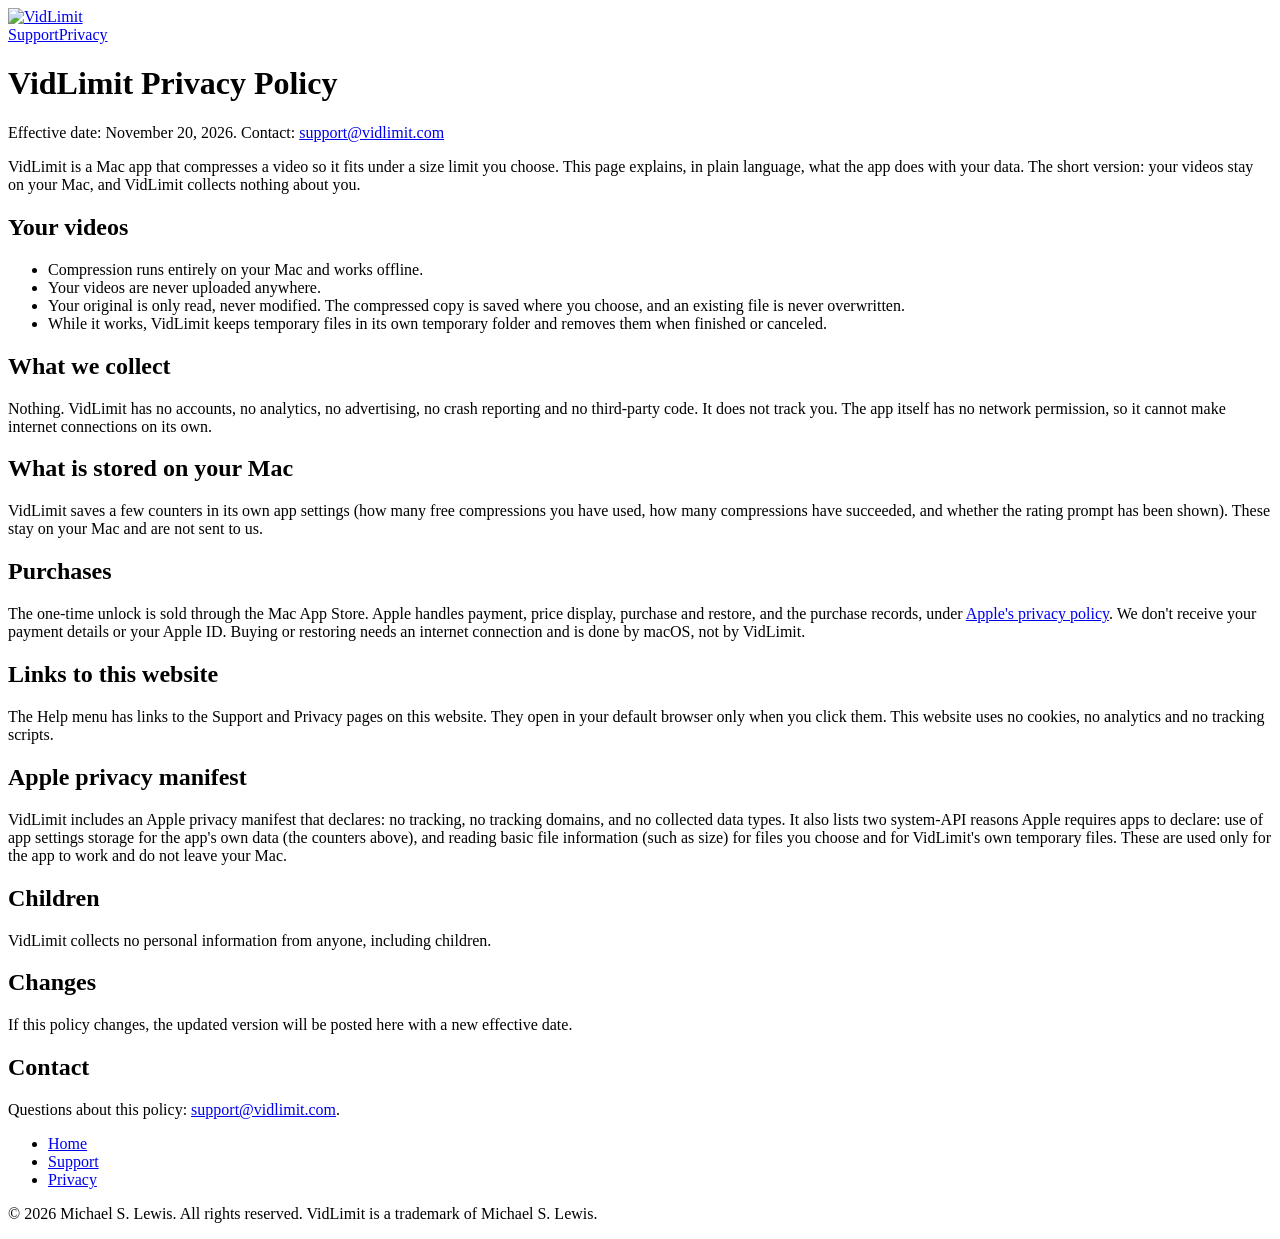
==== privacy/index.html @ 763e48d6 "Add privacy policy" ====
<!doctype html>
<html lang="en">
<head>
<meta charset="utf-8">
<meta name="viewport" content="width=device-width, initial-scale=1">
<title>VidLimit Privacy Policy</title>
<meta name="description" content="VidLimit processes your videos on your Mac and never uploads them. No accounts, no analytics, no tracking. Read the full privacy policy.">
<meta name="theme-color" content="#0B1B3A">
<link rel="canonical" href="https://vidlimit.com/privacy/">
<link rel="icon" href="/favicon.ico" sizes="48x48">
<link rel="icon" href="/assets/favicon.svg" type="image/svg+xml">
<link rel="icon" href="/assets/favicon-32.png" type="image/png" sizes="32x32">
<link rel="icon" href="/assets/favicon-16.png" type="image/png" sizes="16x16">
<link rel="apple-touch-icon" href="/assets/apple-touch-icon.png">
<meta property="og:type" content="website">
<meta property="og:site_name" content="VidLimit">
<meta property="og:title" content="VidLimit Privacy Policy">
<meta property="og:description" content="VidLimit processes your videos on your Mac and never uploads them. No accounts, no analytics, no tracking. Read the full privacy policy.">
<meta property="og:url" content="https://vidlimit.com/privacy/">
<meta property="og:image" content="https://vidlimit.com/assets/og-image.png">
<meta property="og:image:width" content="1200">
<meta property="og:image:height" content="630">
<meta property="og:image:alt" content="VidLimit logo: two hands squeezing a video player so it fits under a size limit.">
<meta name="twitter:card" content="summary_large_image">
<meta name="twitter:title" content="VidLimit Privacy Policy">
<meta name="twitter:description" content="VidLimit processes your videos on your Mac and never uploads them. No accounts, no analytics, no tracking. Read the full privacy policy.">
<meta name="twitter:image" content="https://vidlimit.com/assets/og-image.png">
<meta name="twitter:image:alt" content="VidLimit logo: two hands squeezing a video player so it fits under a size limit.">
<link rel="stylesheet" href="/style.css">
</head>
<body>
<header class="site"><div class="wrap wide">
<a href="/" aria-label="VidLimit home"><img src="/assets/vidlimit-lockup-dark.svg" alt="VidLimit" width="172" height="36"></a>
<nav aria-label="Main"><a href="/support/">Support</a><a href="/privacy/" aria-current="page">Privacy</a></nav>
</div></header>
<main><div class="wrap">
<h1 class="page">VidLimit Privacy Policy</h1>
<p class="meta">Effective date: November 20, 2026. Contact: <a href="mailto:support@vidlimit.com">support@vidlimit.com</a></p>
<p>VidLimit is a Mac app that compresses a video so it fits under a size limit you choose. This page explains, in plain language, what the app does with your data. The short version: your videos stay on your Mac, and VidLimit collects nothing about you.</p>
<h2>Your videos</h2>
<ul><li>Compression runs entirely on your Mac and works offline.</li><li>Your videos are never uploaded anywhere.</li><li>Your original is only read, never modified. The compressed copy is saved where you choose, and an existing file is never overwritten.</li><li>While it works, VidLimit keeps temporary files in its own temporary folder and removes them when finished or canceled.</li></ul>
<h2>What we collect</h2>
<p>Nothing. VidLimit has no accounts, no analytics, no advertising, no crash reporting and no third-party code. It does not track you. The app itself has no network permission, so it cannot make internet connections on its own.</p>
<h2>What is stored on your Mac</h2>
<p>VidLimit saves a few counters in its own app settings (how many free compressions you have used, how many compressions have succeeded, and whether the rating prompt has been shown). These stay on your Mac and are not sent to us.</p>
<h2>Purchases</h2>
<p>The one-time unlock is sold through the Mac App Store. Apple handles payment, price display, purchase and restore, and the purchase records, under <a href="https://www.apple.com/legal/privacy/">Apple's privacy policy</a>. We don't receive your payment details or your Apple ID. Buying or restoring needs an internet connection and is done by macOS, not by VidLimit.</p>
<h2>Links to this website</h2>
<p>The Help menu has links to the Support and Privacy pages on this website. They open in your default browser only when you click them. This website uses no cookies, no analytics and no tracking scripts.</p>
<!-- TODO: confirm with Michael what the web host logs (IP addresses in server logs, etc.) once hosting is chosen, and add a sentence if needed. -->
<h2>Apple privacy manifest</h2>
<p>VidLimit includes an Apple privacy manifest that declares: no tracking, no tracking domains, and no collected data types. It also lists two system-API reasons Apple requires apps to declare: use of app settings storage for the app's own data (the counters above), and reading basic file information (such as size) for files you choose and for VidLimit's own temporary files. These are used only for the app to work and do not leave your Mac.</p>
<h2>Children</h2>
<p>VidLimit collects no personal information from anyone, including children.</p>
<h2>Changes</h2>
<p>If this policy changes, the updated version will be posted here with a new effective date.</p>
<h2>Contact</h2>
<p>Questions about this policy: <a href="mailto:support@vidlimit.com">support@vidlimit.com</a>.</p>
</div></main>
<footer class="site"><div class="wrap wide">
<nav aria-label="Footer"><ul><li><a href="/">Home</a></li><li><a href="/support/">Support</a></li><li><a href="/privacy/">Privacy</a></li></ul></nav>
<p>© 2026 Michael S. Lewis. All rights reserved. VidLimit is a trademark of Michael S. Lewis.</p>
</div></footer>
</body>
</html>
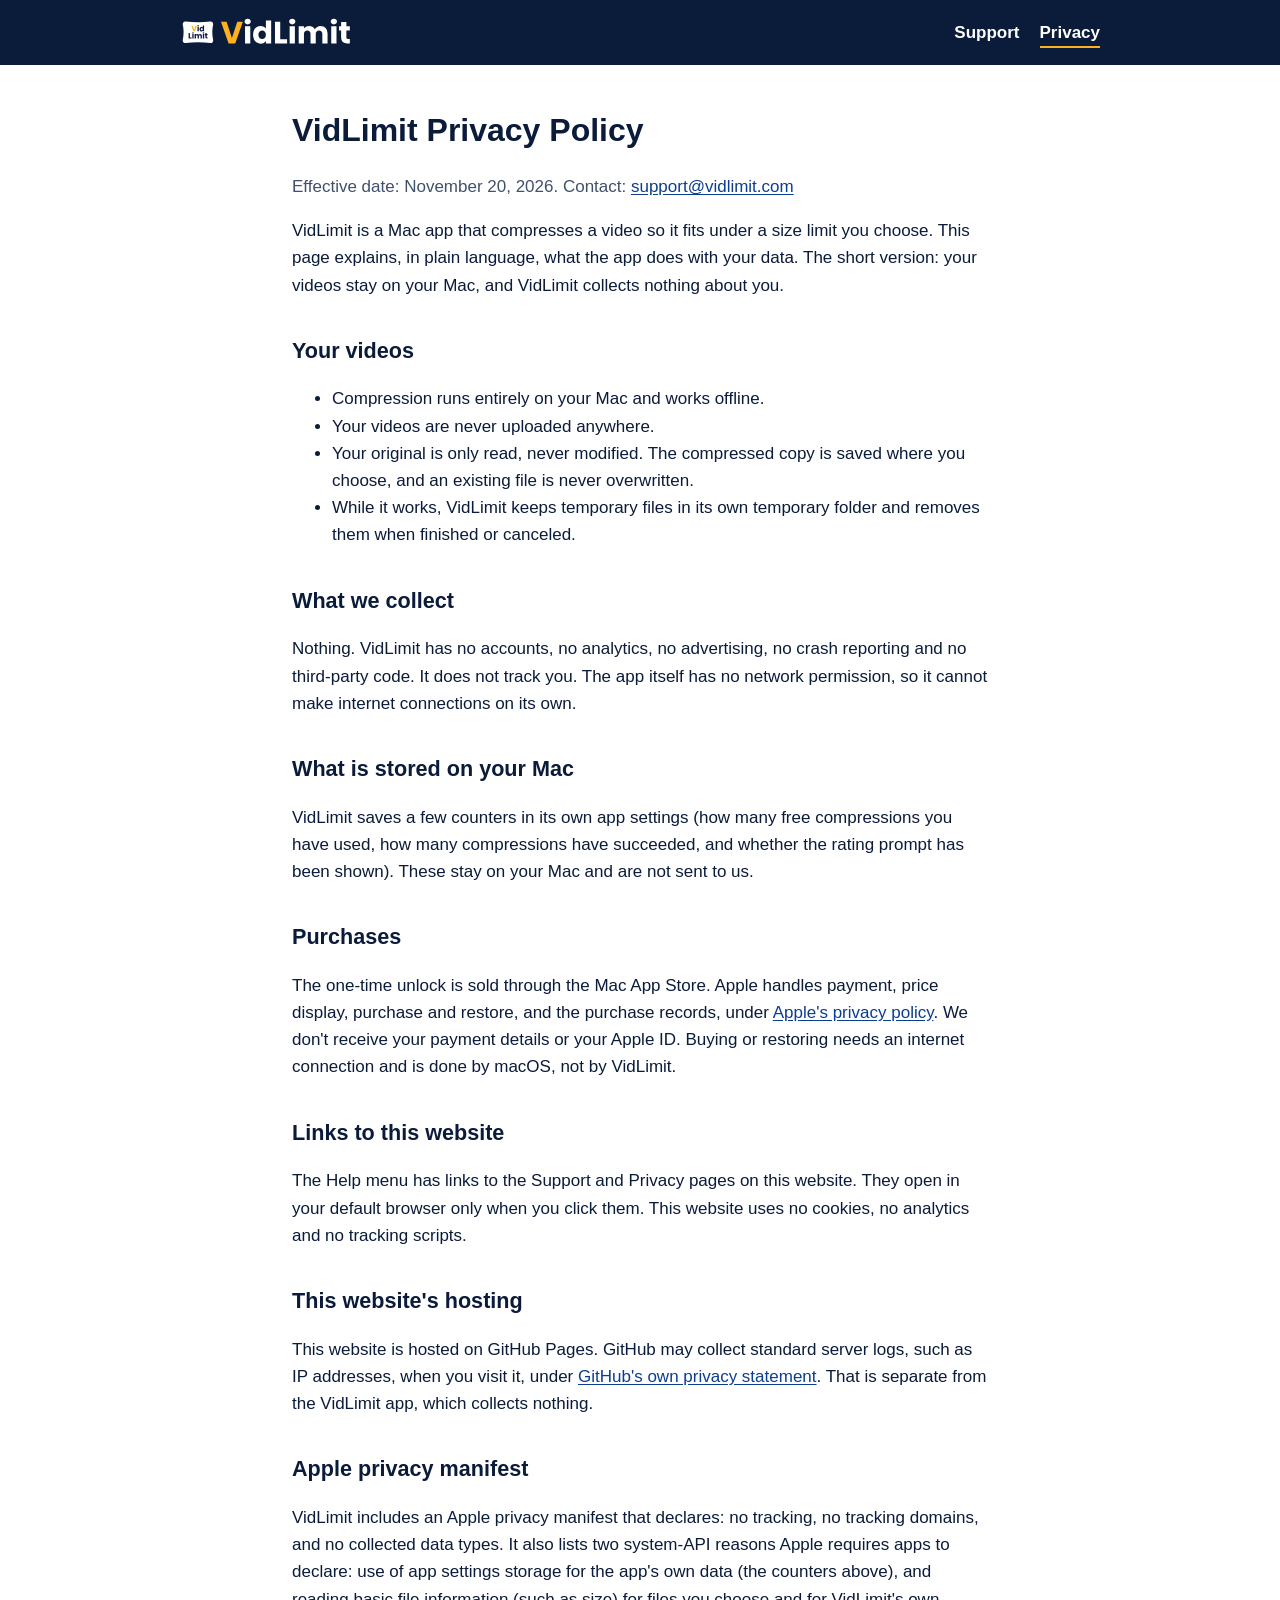
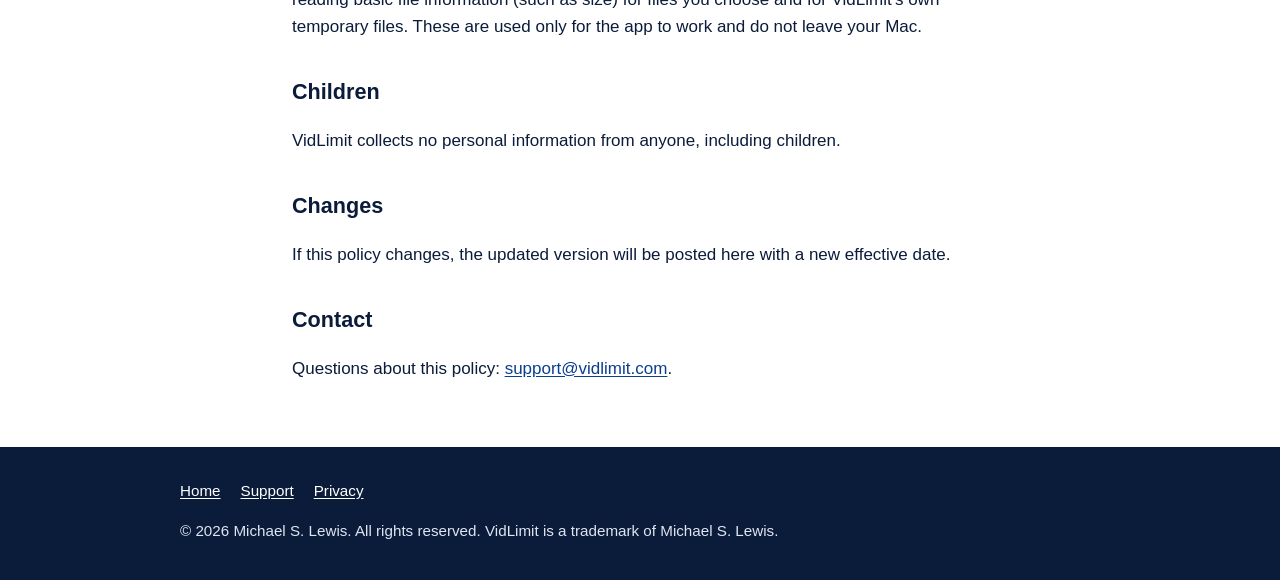
==== commit c851d0ad: "Privacy: disclose GitHub Pages hosting" ====
--- a/privacy/index.html
+++ b/privacy/index.html
@@ -47,7 +47,8 @@
 <p>The one-time unlock is sold through the Mac App Store. Apple handles payment, price display, purchase and restore, and the purchase records, under <a href="https://www.apple.com/legal/privacy/">Apple's privacy policy</a>. We don't receive your payment details or your Apple ID. Buying or restoring needs an internet connection and is done by macOS, not by VidLimit.</p>
 <h2>Links to this website</h2>
 <p>The Help menu has links to the Support and Privacy pages on this website. They open in your default browser only when you click them. This website uses no cookies, no analytics and no tracking scripts.</p>
-<!-- TODO: confirm with Michael what the web host logs (IP addresses in server logs, etc.) once hosting is chosen, and add a sentence if needed. -->
+<h2>This website's hosting</h2>
+<p>This website is hosted on GitHub Pages. GitHub may collect standard server logs, such as IP addresses, when you visit it, under <a href="https://docs.github.com/en/site-policy/privacy-policies/github-general-privacy-statement">GitHub's own privacy statement</a>. That is separate from the VidLimit app, which collects nothing.</p>
 <h2>Apple privacy manifest</h2>
 <p>VidLimit includes an Apple privacy manifest that declares: no tracking, no tracking domains, and no collected data types. It also lists two system-API reasons Apple requires apps to declare: use of app settings storage for the app's own data (the counters above), and reading basic file information (such as size) for files you choose and for VidLimit's own temporary files. These are used only for the app to work and do not leave your Mac.</p>
 <h2>Children</h2>
--- a/style.css
+++ b/style.css
@@ -0,0 +1,36 @@
+:root{--navy:#0B1B3A;--amber:#FFB020;--white:#fff;--ink:#0B1B3A;--muted:#41506b;--line:#d9dee8;--soft:#f4f6fa}
+*{box-sizing:border-box}
+html{-webkit-text-size-adjust:100%}
+body{margin:0;font-family:-apple-system,BlinkMacSystemFont,"Segoe UI",Roboto,Helvetica,Arial,sans-serif;color:var(--ink);background:var(--white);line-height:1.6;font-size:1.0625rem}
+a{color:#0b3d91;text-underline-offset:2px}
+a:hover{color:var(--navy)}
+:focus-visible{outline:3px solid var(--amber);outline-offset:2px}
+.wrap{max-width:46rem;margin:0 auto;padding:0 1.25rem}
+.wide{max-width:60rem}
+header.site{background:var(--navy)}
+header.site .wrap{display:flex;align-items:center;justify-content:space-between;gap:1rem;padding-top:.9rem;padding-bottom:.9rem}
+header.site img{height:36px;width:auto;display:block}
+nav a{color:var(--white);text-decoration:none;margin-left:1.25rem;font-weight:600;padding:.25rem 0;border-bottom:2px solid transparent}
+nav a:hover,nav a[aria-current]{border-bottom-color:var(--amber);color:var(--white)}
+.hero{background:var(--navy);color:var(--white);text-align:center;padding:0 0 3rem}
+.hero img{display:block;width:100%;max-width:60rem;height:auto;margin:0 auto}
+.hero h1{font-size:clamp(1.9rem,5vw,3rem);line-height:1.15;margin:1.5rem 1.25rem .5rem}
+.hero p.sub{font-size:1.3rem;margin:0 1.25rem;color:var(--amber);font-weight:600}
+.soon{display:inline-block;margin-top:1.75rem;padding:.6rem 1.2rem;border:2px solid var(--amber);border-radius:999px;color:var(--white);font-weight:600}
+main{padding:2.5rem 0 3rem}
+h1.page{font-size:2rem;margin:0 0 .5rem}
+h2{font-size:1.35rem;margin:2.2rem 0 .5rem}
+h3{font-size:1.1rem;margin:1.6rem 0 .3rem}
+.meta{color:var(--muted)}
+.benefits{list-style:none;margin:0;padding:0;display:grid;gap:1rem;grid-template-columns:repeat(auto-fit,minmax(12.5rem,1fr))}
+.benefits li{background:var(--soft);border-left:5px solid var(--amber);border-radius:8px;padding:1rem 1.1rem}
+.benefits strong{display:block;margin-bottom:.2rem}
+details{border-bottom:1px solid var(--line);padding:.9rem 0}
+summary{cursor:pointer;font-weight:700}
+details p,details ul{margin:.6rem 0 0}
+footer.site{background:var(--navy);color:var(--white);padding:2rem 0;font-size:.95rem}
+footer.site a{color:var(--white)}
+footer.site ul{list-style:none;padding:0;margin:0 0 1rem;display:flex;gap:1.25rem;flex-wrap:wrap}
+footer.site p{margin:.3rem 0;color:#dfe5f1}
+@media (max-width:30rem){header.site img{height:30px}nav a{margin-left:.9rem}}
+footer.site nav a{margin:0;font-weight:400;text-decoration:underline;border:0}
